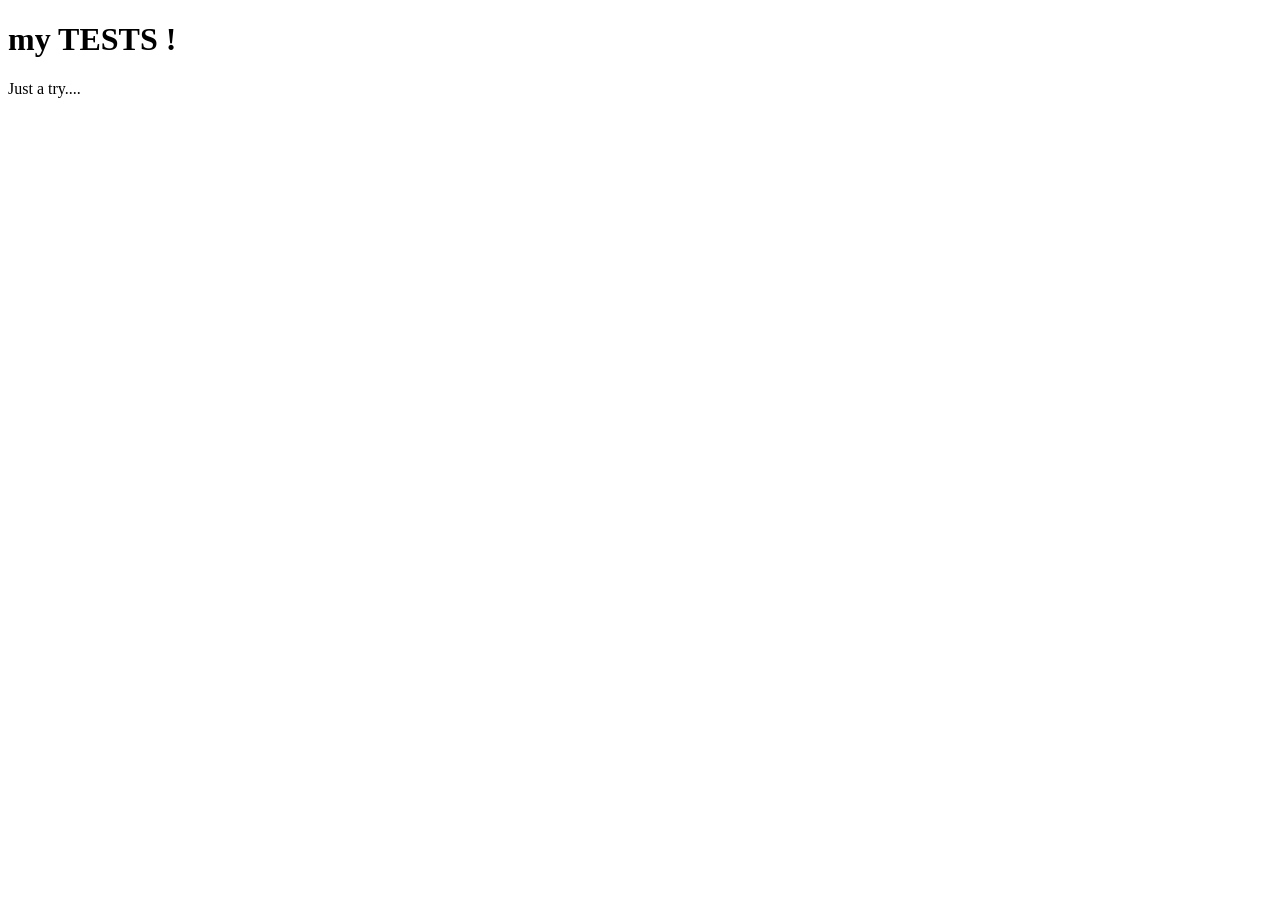
==== index.html @ 87f9083d "Create index.html" ====
<!DOCTYPE html>
<html lang="en">
  <head>
    <meta charset="utf-8">
    <title>This is my index.html file</title>
  </head>
  <body>
    <h1>my TESTS ! </h1>
    <p>Just a try....</p>
  </body>
</html>
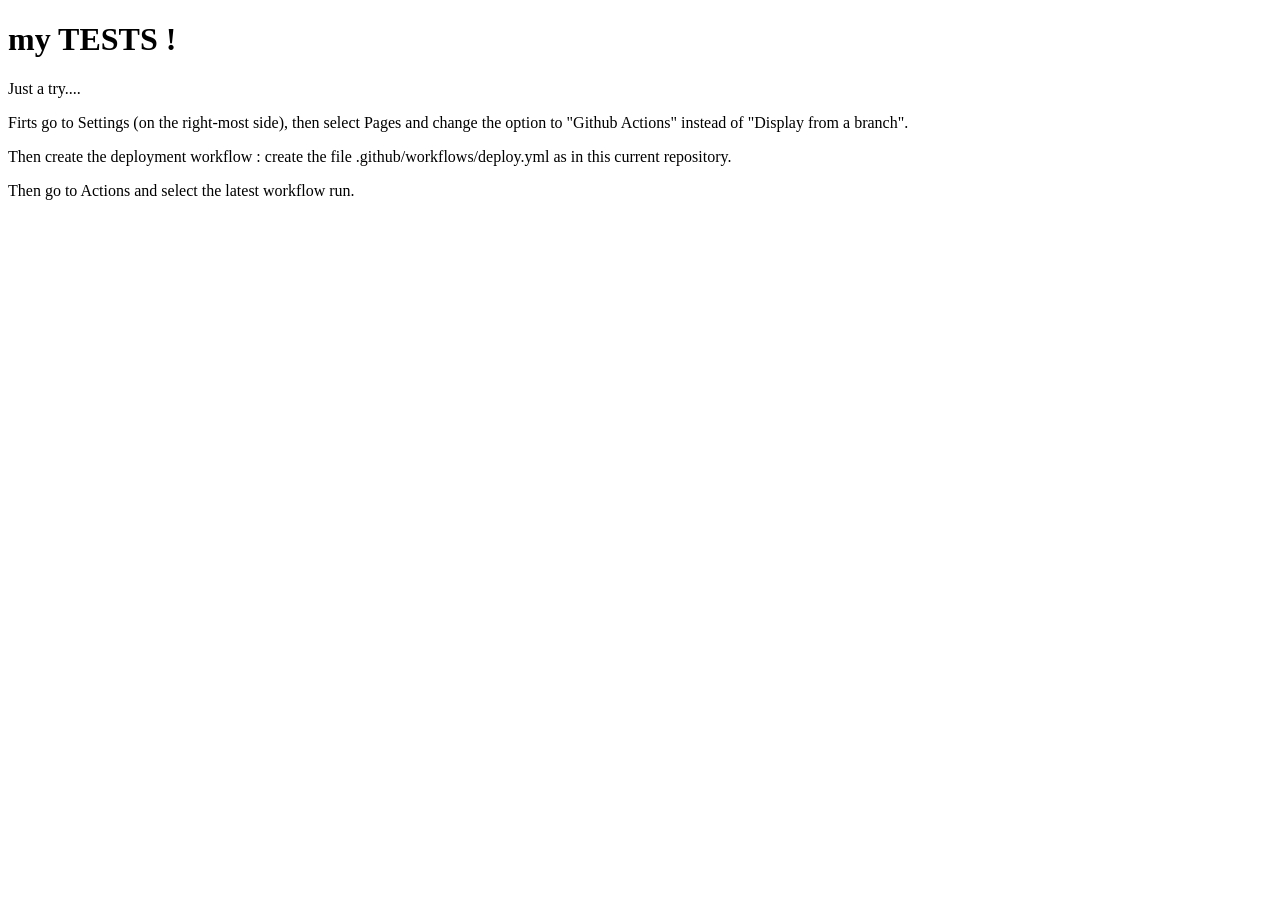
==== commit 537289ac: "Update index.html" ====
--- a/index.html
+++ b/index.html
@@ -7,5 +7,8 @@
   <body>
     <h1>my TESTS ! </h1>
     <p>Just a try....</p>
+    <p>Firts go to Settings (on the right-most side), then select Pages and change the option to "Github Actions" instead of "Display from a branch".</p>
+    <p>Then create the deployment workflow : create the file .github/workflows/deploy.yml as in this current repository.</p>
+    <p> Then go to Actions and select the latest workflow run. </p>
   </body>
 </html>
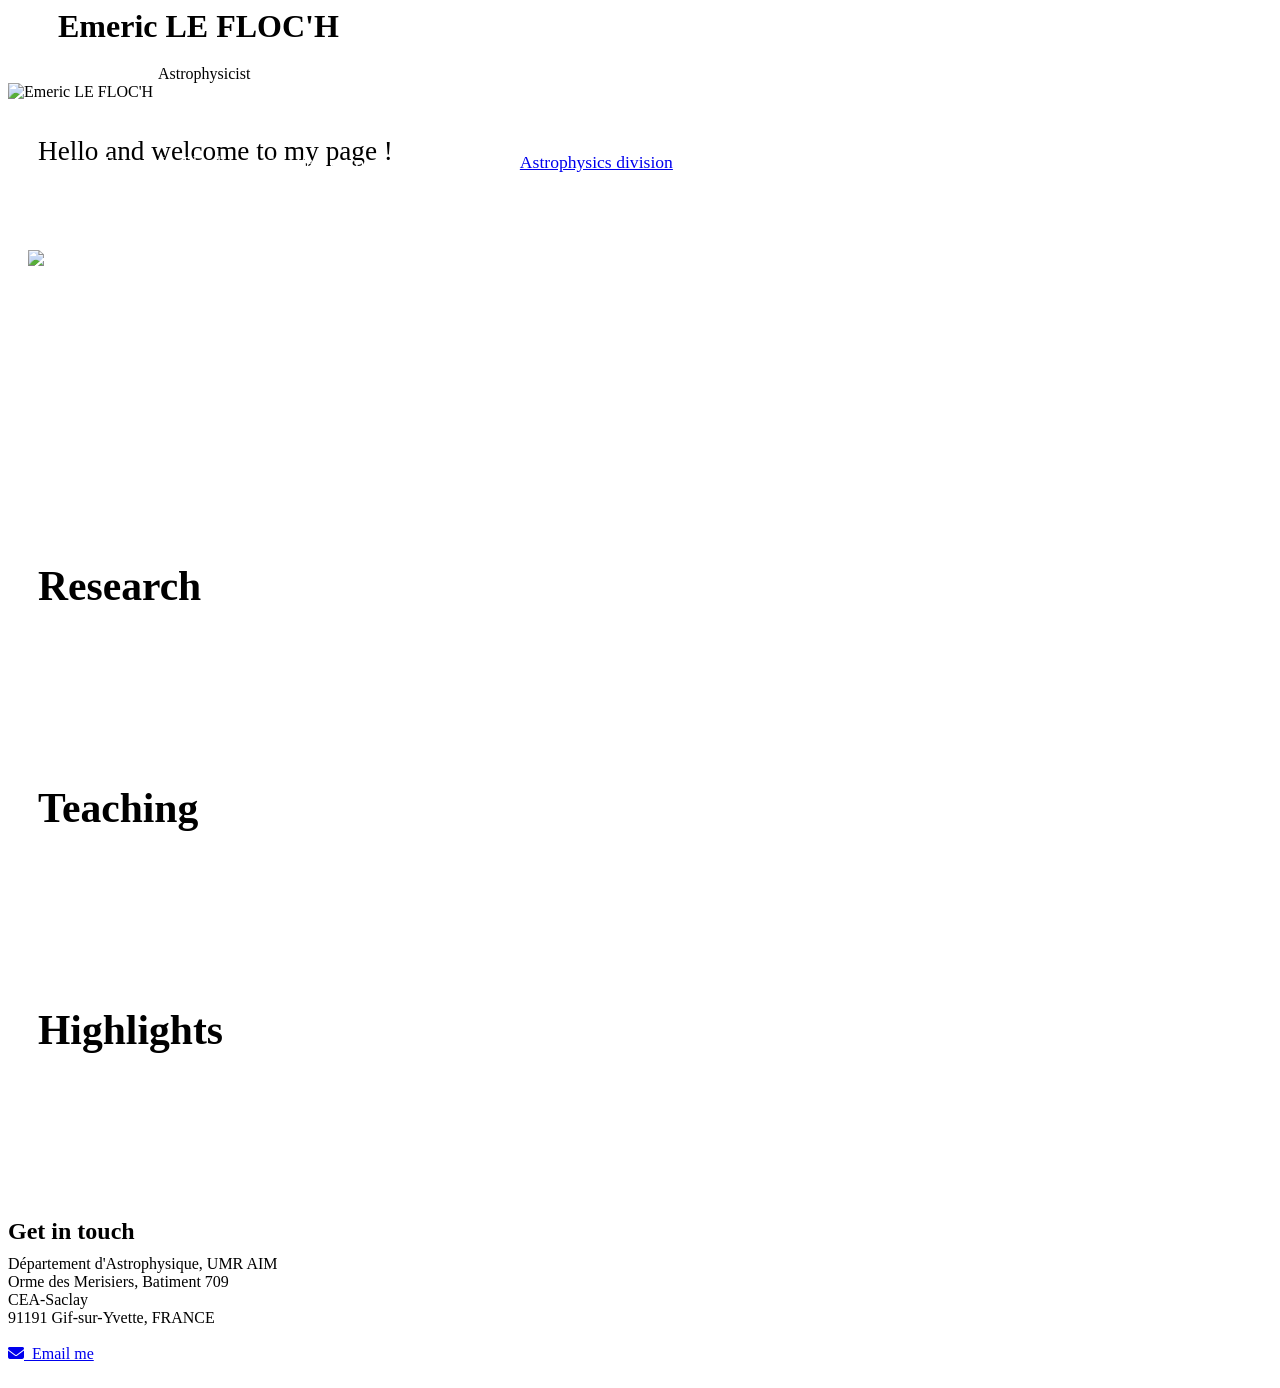
==== commit 1b06a4d3: "Add files via upload" ====
--- a/index.html
+++ b/index.html
@@ -1,14 +1,146 @@
 <!DOCTYPE html>
 <html lang="en">
-  <head>
-    <meta charset="utf-8">
-    <title>This is my index.html file</title>
-  </head>
-  <body>
-    <h1>my TESTS ! </h1>
-    <p>Just a try....</p>
-    <p>Firts go to Settings (on the right-most side), then select Pages and change the option to "Github Actions" instead of "Display from a branch".</p>
-    <p>Then create the deployment workflow : create the file .github/workflows/deploy.yml as in this current repository.</p>
-    <p> Then go to Actions and select the latest workflow run. </p>
-  </body>
+<head>
+  <meta charset="UTF-8">
+  <meta name="viewport" content="width=device-width, initial-scale=1.0">
+  <meta name="description" content="Emeric Le Floc'h">
+  <title>Emeric Le Floc'h</title>
+  <link rel="stylesheet" href="https://cdnjs.cloudflare.com/ajax/libs/font-awesome/6.5.0/css/all.min.css">
+  <link rel="icon" type="image/svg+xml" href="./images/logo_cea.jpg">
+  <link rel="stylesheet" href="./assets/site.css">
+</head>
+<body data-root="." data-page="home">
+  <div id="site-header"></div>
+
+  <!-- Hero -->
+  <header class="hero">
+    <div class="hero-bg"></div><div class="hero-fade"></div>
+    <div class="hero-in">
+      <div>
+        <h1 class="page-title" style="margin: 0 50px 0">Emeric LE FLOC'H</h1>
+        <p class="hero-role" style="margin: 20px 150px 0">  Astrophysicist</p>
+      </div>
+      <div class="portrait"><img src="images/back_low.gif" alt="Emeric LE FLOC'H"></div>
+    </div>
+  </header>
+
+  <!-- Personal -->
+  <section id="about">
+    <div class="wrap join-flex">
+      <div class="sec-eyebrow" style="font-size:1.7rem ; margin: 35px 30px 25px">Hello and welcome to my page !</div>
+      <!-- <h2 class="sec-title">Personal</h2> -->
+           <p class="sec-lead" style="font-size:1.1rem ; max-width:650px ; margin: -40px 60px 20px;color:rgba(255,255,255,1); text-align:justify"  >I am Emeric 
+            Le Floc'h, a senior staff astronomer working in the <a href="https://irfu.cea.fr/dap">Astrophysics division</a> of the IRFU institute at
+             CEA-Saclay (France). The questions I seek to answer relate to galaxy formation
+             and galaxy evolution, which I try to address using distant cosmic explosions. Some of my favorites
+             are the so-called Gamma-Ray Bursts, known as the most powerful phenomena in the Universe 
+             after the Big Bang.
+             </p>
+      <div style="flex:1;min-width:300px;margin:-27px 20px 20px">
+         <img src="images/logo_cea.jpg" ;alt="logo CEA" style="width: 130px; height: auto;">
+      </div>
+    </div>
+    <div class="wrap" style="text-align:left">
+      <h2 class="sec-eyebrow"  style="margin: 10px 100px 0px; color:rgba(255,255,255,1)">
+         <i class="fas fa-graduation-cap"></i> &nbsp; Education
+      </h2> 
+      <ul> 
+        <style>
+          li {
+            margin-bottom: 0px; /* Adjust this value to increase/decrease vertical space */
+          }
+        </style>
+        <div class="sec-lead" style="font-size:1rem ; max-width:980px ; margin: -10px 150px 0px;color:rgba(255,255,255,.7); text-align:left">
+          <li><span style="color: white;"><strong>HDR, 2014, Université Paris-Diderot:</strong></span> Signature of 
+            cosmic star formation across the electromagnetic spectrum</li>
+          <li><span style="color: white;"><strong>PhD, 2003, Université Paris XI:</strong></span> Massive star formation at low and high redshift, probed by 
+            luminous infrared galaxies and Gamma-Ray Burst hosts</li>
+        </div>
+      </ul>
+    <!-- </div>
+    <div class="wrap" style="margin: 30px 100px 0px; text-align:left"> -->
+      <h2 class="sec-eyebrow"  style="margin: 10px 100px 0px; color:rgba(255,255,255,1)">
+        <i class="fas fa-university"></i> &nbsp; Past employment
+      </h2> 
+      <ul> 
+        <style>
+          li {
+            margin-bottom: 0px; /* Adjust this value to increase/decrease vertical space */
+          }
+        </style>
+        <div class="sec-lead" style="font-size:1rem ; max-width:980px ; margin: -10px 150px 0px;color:rgba(255,255,255,.7); text-align:left">
+          <li>2006 &mdash; 2009: Spitzer Post-doctoral Fellow, University of Hawaii (USA)</li>
+          <li>2003 &mdash; 2006: Research Associate, University of Arizona (USA)</li>
+          <li>1999 &mdash; 2000:  National service, European Southern Observatory (La Silla, Chile)</li>
+        </div>
+      </ul>
+    </div>
+
+    <br> <br> 
+  </section> 
+
+
+
+<!-- Research -->
+  <section class="band2" id="research" style="padding-top:0px">
+    <div class="wrap">
+      <h2 style="font-size:2.6rem;margin: 30px 30px 0px;color:var(--ink)">Research</h2>
+   <br> <br>  <br> <br>  <br> <br>  <br> <br> 
+    </div>
+  </section>
+
+<!-- Teaching -->
+  <section class="band" id="teaching" style="padding-top:0px">
+    <div class="wrap">
+      <h2 style="font-size:2.6rem;margin: 30px 30px 0px;color:var(--ink)">Teaching</h2>
+   <br> <br>  <br> <br>  <br> <br>  <br> <br> 
+    </div>
+  </section>
+
+
+<!-- Highlights -->
+  <section class="band3" id="highlights" style="padding-top:0px">
+    <div class="wrap">
+      <h2 style="font-size:2.6rem;margin: 30px 30px 0px;color:black">Highlights</h2>
+   <br> <br>  <br> <br>  <br> <br>  <br> <br> 
+    </div>
+  </section>
+
+
+  <!-- Contact -->
+  <section class="band" id="contact" style="padding-top:0px">
+    <div class="wrap">
+     <div class="wrap join-flex" style="padding:0px 0"> 
+      <div style="max-width:560px">
+       <!-- <div class="sec-eyebrow">Contact</div> 
+      <h2 class="sec-title">Get in touch</h2>
+      <div class="grid2" style="align-items:start">. 
+        <div class="contact-box"> -->
+          <h2 style="color:var(--ink)">Get in touch</h2>
+          <p style="color:var(--muted);margin:-10px 0 18px">
+            Département d'Astrophysique, UMR AIM <br>
+            Orme des Merisiers, Batiment 709 <br>
+            CEA-Saclay <br>
+            91191 Gif-sur-Yvette, FRANCE
+          </p>
+          <a class="btn btn-primary" href="mailto:emeric.lefloch@cea.fr"><i class="fas fa-envelope"></i>&nbsp; Email me</a>
+          <p style="color:var(--muted);margin:8px 0 25px">
+          </p>
+        <!-- </div>
+         <div class="map-embed">
+          <iframe src="https://www.google.com/maps?q=50+St+George+St,+Toronto,+ON+M5S+3H4,+Canada&hl=en&z=16&output=embed"
+            loading="lazy" referrerpolicy="no-referrer-when-downgrade" title="Office location"></iframe>
+        </div> 
+      </div> -->
+         </div>
+            </div>
+
+    </div>
+  </section>
+
+
+  <div id="site-footer"></div>
+  <script src="site-shell.js"></script>
+  
+</body>
 </html>
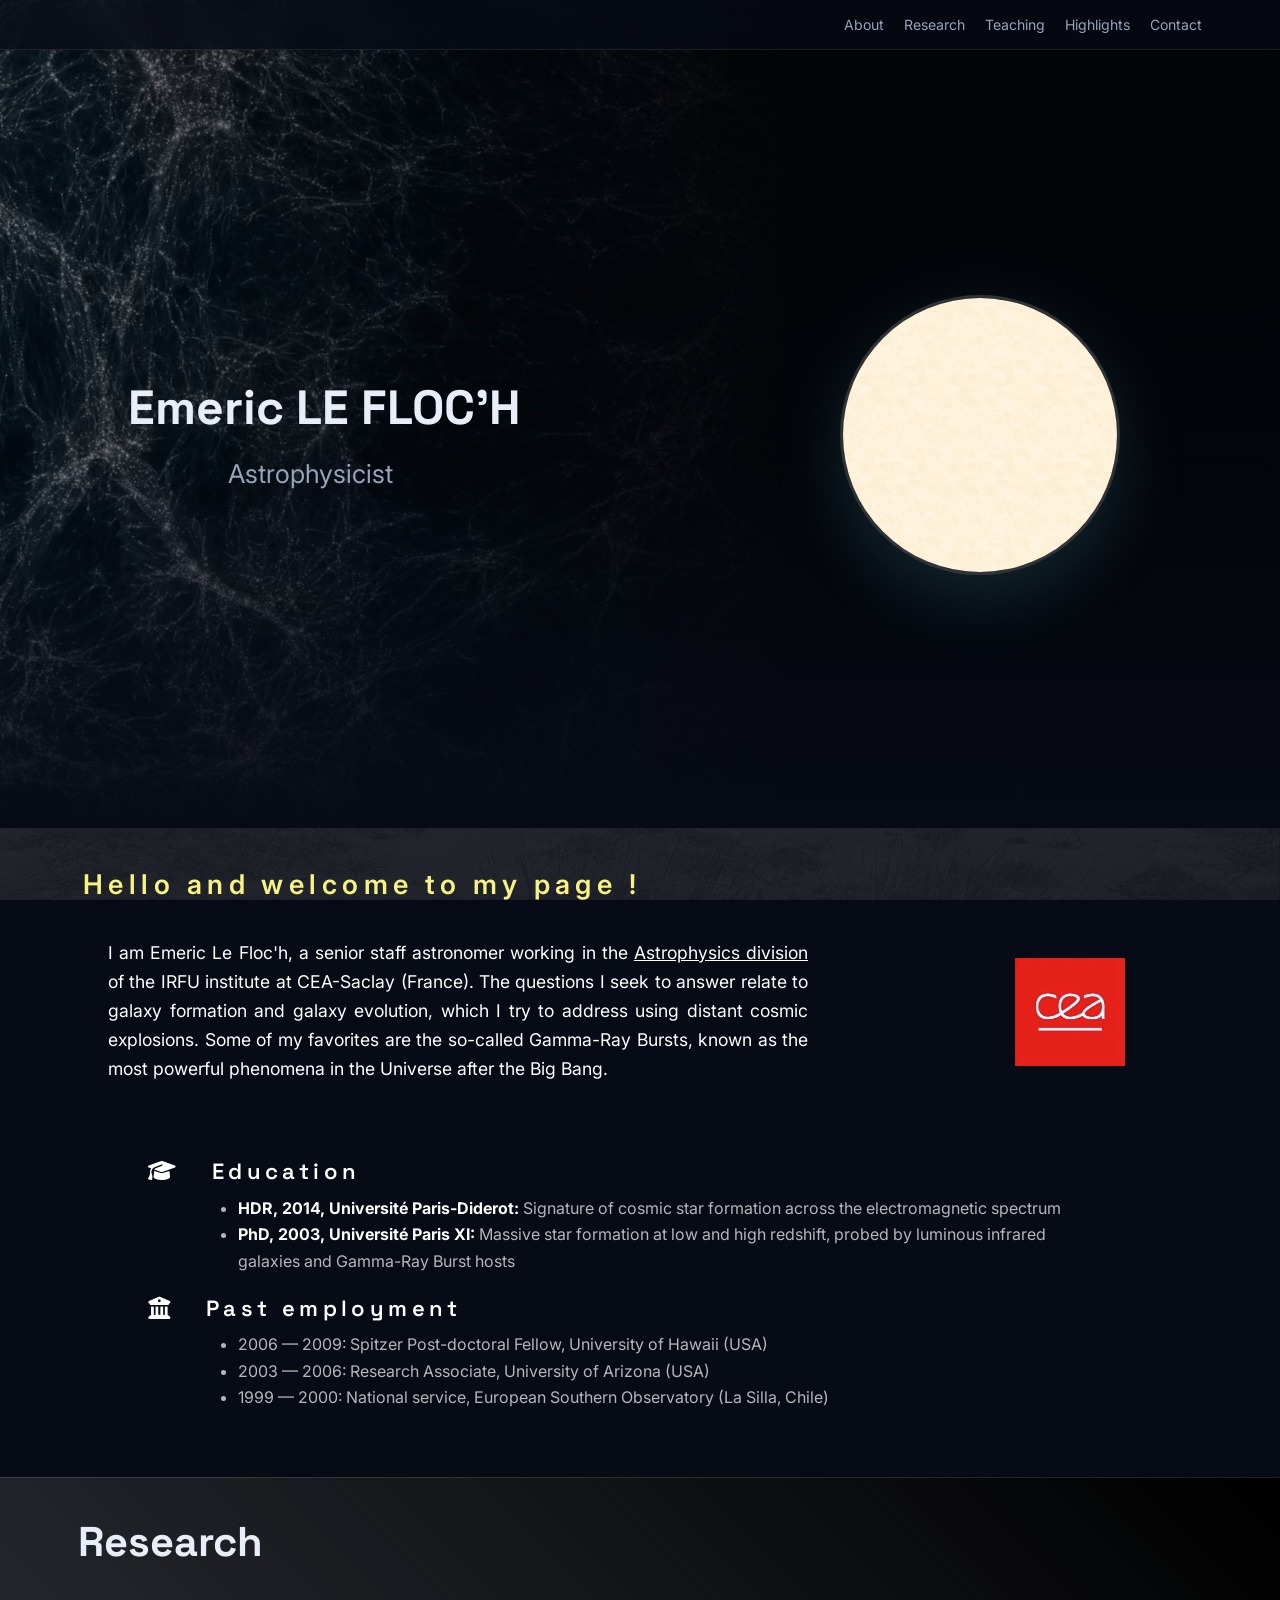
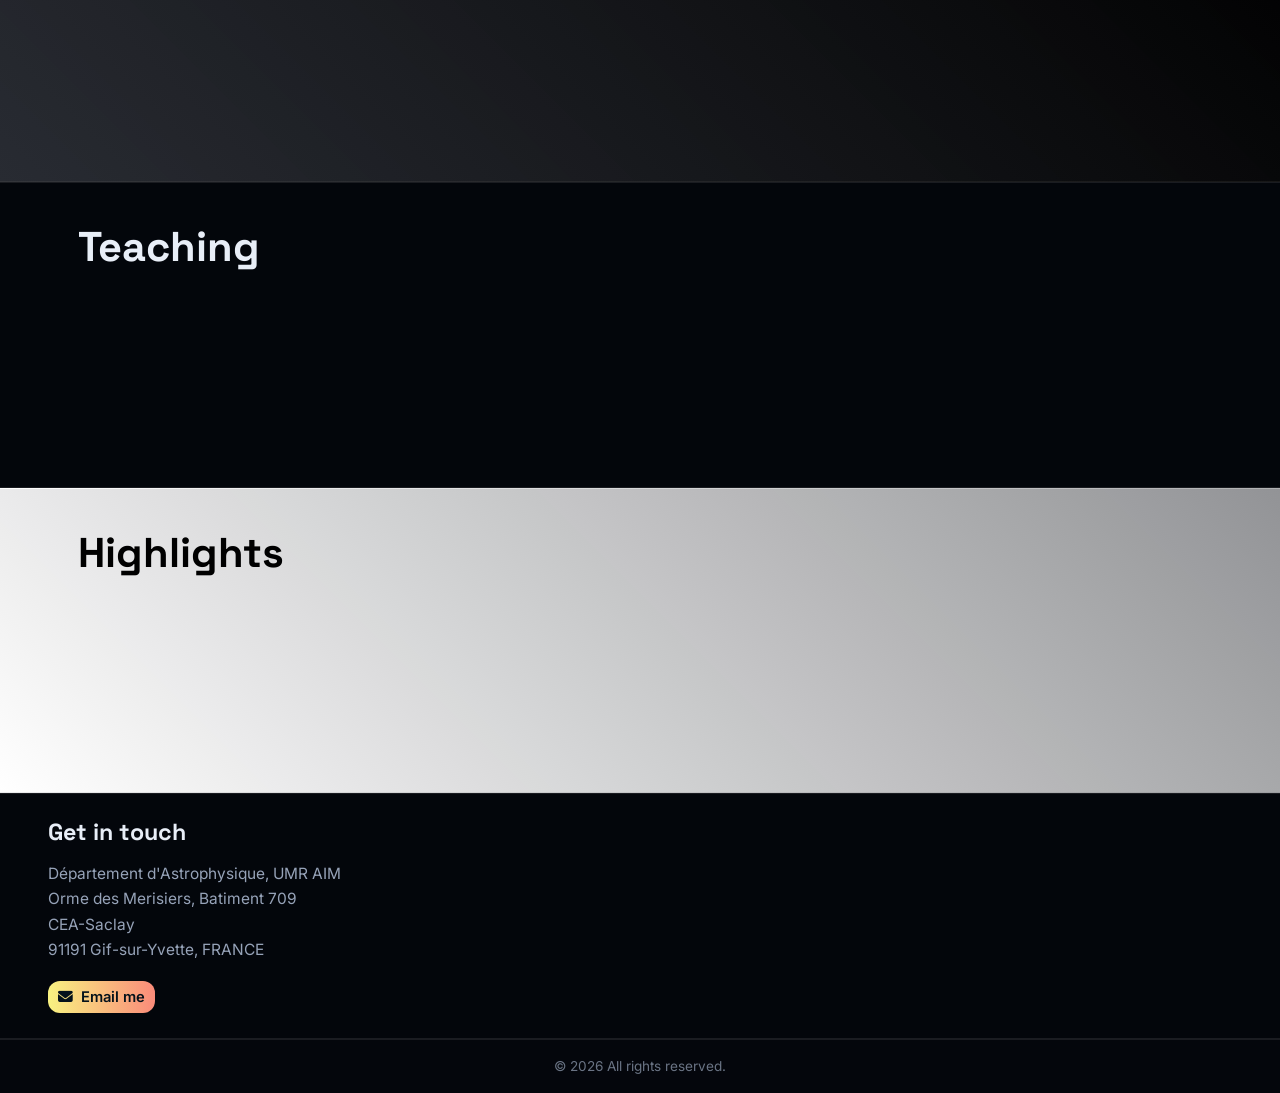
==== commit 1071d4ef: "Add files via upload" ====
--- a/index.html
+++ b/index.html
@@ -26,22 +26,25 @@
 
   <!-- Personal -->
   <section id="about">
-    <div class="wrap join-flex">
-      <div class="sec-eyebrow" style="font-size:1.7rem ; margin: 35px 30px 25px">Hello and welcome to my page !</div>
-      <!-- <h2 class="sec-title">Personal</h2> -->
-           <p class="sec-lead" style="font-size:1.1rem ; max-width:650px ; margin: -40px 60px 20px;color:rgba(255,255,255,1); text-align:justify"  >I am Emeric 
+    <div class="wrap">
+      <div class="sec-eyebrow" style="font-size:1.7rem  ; margin: 35px 35px 0px">Hello and welcome to my page ! 
+      </div>
+      <div class="wrap join-flex" style="padding:0px 0px">
+      <div style="max-width:820px">            
+   	    <p class="sec-lead" style="font-size:1.1rem ; margin: 30px 60px;color:rgba(255,255,255,1); text-align:justify"  >I am Emeric 
             Le Floc'h, a senior staff astronomer working in the <a href="https://irfu.cea.fr/dap">Astrophysics division</a> of the IRFU institute at
              CEA-Saclay (France). The questions I seek to answer relate to galaxy formation
              and galaxy evolution, which I try to address using distant cosmic explosions. Some of my favorites
              are the so-called Gamma-Ray Bursts, known as the most powerful phenomena in the Universe 
-             after the Big Bang.
-             </p>
-      <div style="flex:1;min-width:300px;margin:-27px 20px 20px">
-         <img src="images/logo_cea.jpg" ;alt="logo CEA" style="width: 130px; height: auto;">
-      </div>
-    </div>
-    <div class="wrap" style="text-align:left">
-      <h2 class="sec-eyebrow"  style="margin: 10px 100px 0px; color:rgba(255,255,255,1)">
+             after the Big Bang.	</p>	
+       </div>
+       <div style="flex:1;margin:50px -00px 0px 0px; display: grid; place-items: center">
+         <img src="images/logo_cea.jpg" alt="Centered Image" ; style="width:110px;height:auto">
+       </div>  
+     </div>
+   </div>
+   <div class="wrap" style="text-align:left">
+      <h2 class="sec-eyebrow"  style="margin: 40px 100px 0px; color:rgba(255,255,255,1)">
          <i class="fas fa-graduation-cap"></i> &nbsp; Education
       </h2> 
       <ul> 
@@ -78,6 +81,9 @@
 
     <br> <br> 
   </section> 
+
+  
+    
 
 
 
--- a/assets/site.css
+++ b/assets/site.css
@@ -0,0 +1,334 @@
+
+@import url('https://fonts.googleapis.com/css2?family=Space+Grotesk:wght@400;500;600;700&family=Inter:wght@400;500;600&display=swap');
+
+:root{
+  --bg:#070b15; --bg2:#0c1322; --card:#111a2d; --card2:#15203a;
+  --ink:#e8eef7; --muted:#96a3b8; --accent2:#fa8b7a; --accent:#f8f281; --gold:#fbbf24; --my_yellow:#f7f7f3; --my_orange:#e9dbab;--my_grey:#c5c5c5bc;--my_dark_grey:#7c7c7c4a;
+  --line:rgba(255,255,255,.09);
+  --font-display:'Space Grotesk',sans-serif;
+  --font-body:'Inter',sans-serif;
+}
+
+/* ----- base ----- */
+*,*::before,*::after{box-sizing:border-box}
+/* Base color lives on <html> so the fixed photo layers below always show
+   (a solid color on <body> would paint over negative-z-index pseudos). */
+html{scroll-behavior:smooth;height:auto;scroll-padding-top:70px;background:var(--bg)}
+body{
+  display:flex;flex-direction:column;height:auto;min-height:100vh;margin:0;
+  background:transparent;color:var(--ink);
+  font-family:var(--font-body) !important;line-height:1.65;font-size:15.5px;
+}
+body > *{flex-shrink:0}
+#site-footer{margin-top:auto}
+h1,h2,h3,h4,h5,.brand{font-family:var(--font-display)}
+/* Cleaner line breaking: balanced headings, no single-word orphans in prose */
+h1,h2,h3{text-wrap:balance}
+p,.sec-lead,.note,.pillar span,.rcard p,.hl p,.prog p{text-wrap:pretty}
+a{color:inherit}
+.wrap{max-width:1240px;margin:0 auto;padding:0 28px}
+
+/* Faint fixed photo behind everything, a different personal shot per page.
+   ::before = the photo, ::after = a dark veil that keeps text readable while
+   still letting the image read through. */
+body::before{
+  content:"";position:fixed;inset:0;z-index:-2;
+  background:url('/images/betsileo.jpg') center/cover no-repeat;
+}
+body[data-page="research"]::before{background-image:url('/images/mybackround.jpg')}
+body[data-page="teaching"]::before{background-image:url('/images/mybackround.jpg')}
+body[data-page="highlights"]::before{background-image:url('/images/mybackround.jpg')}
+body::after{
+  content:"";position:fixed;inset:0;z-index:-1;
+  background:linear-gradient(180deg,rgba(7,11,21,.6) 0%,rgba(7,11,21,.74) 100%);
+}
+/* Legacy pages carry their own .full-bg-image div — hide it and use the body layers. */
+.full-bg-image{display:none !important}
+
+/* ----- shared nav (includes/header.html) ----- */
+.site-nav{position:fixed;top:0;left:0;right:0;z-index:100;backdrop-filter:blur(14px);
+  -webkit-backdrop-filter:blur(14px);background:rgba(7,11,21,.78);border-bottom:1px solid var(--line)}
+.site-nav .nav-in{max-width:1180px;margin:0 auto;padding:13px 28px;display:flex;align-items:center;gap:22px}
+.site-nav .brand{font-weight:700;font-size:1.02rem;letter-spacing:.02em;color:var(--ink);text-decoration:none;white-space:nowrap}
+.site-nav .brand span{color:var(--accent)}
+.site-nav .nav-links{display:flex;gap:20px;margin-left:auto;font-size:.88rem;align-items:center}
+.site-nav .nav-links a{color:var(--muted);text-decoration:none;transition:color .15s}
+.site-nav .nav-links a:hover{color:var(--ink)}
+.site-nav .nav-links a.active{color:var(--accent)}
+.site-nav .nav-cta{background:linear-gradient(90deg,var(--accent),var(--accent2));color:#04121b !important;
+  font-weight:600;padding:7px 15px;border-radius:99px;font-size:.85rem}
+.site-nav .nav-socials{display:flex;gap:12px;font-size:1rem}
+.site-nav .nav-socials a{color:var(--muted)}
+.site-nav .nav-socials a:hover{color:var(--accent)}
+.nav-toggle{display:none;background:none;border:none;color:var(--ink);font-size:1.5rem;cursor:pointer;margin-left:auto;padding:2px 8px}
+/* spacer so page content clears the fixed nav */
+.nav-offset{height:64px}
+
+/* ----- footer ----- */
+.site-footer{border-top:1px solid var(--line);color:var(--muted);font-size:.85rem;
+  background:rgba(1, 1, 1, 0.428);padding:15px 0 15px;margin-top:0px;text-align:center}
+.site-footer a{color:var(--muted);text-decoration:none}
+.site-footer a:hover{color:var(--accent)}
+.site-footer .foot-flex{max-width:1180px;margin:0 auto;padding:0 28px;
+  display:flex;justify-content:space-between;gap:30px;flex-wrap:wrap}
+.site-footer b{color:var(--ink)}
+
+/* ----- section primitives ----- */
+.sec-eyebrow{font-size:1.38rem;letter-spacing:.2em;color:var(--accent);font-weight:600;margin-bottom:10px}
+h1.page-title{font-size:207rem;font-weight:700;margin:0 100px 12px}
+h2.sec-title{font-size:1.95rem;font-weight:700;margin:0 0 12px}
+.sec-lead{color:var(--muted);max-width:760px;margin:0 0 38px}
+
+/* ----- buttons ----- */
+.btn{display:inline-block;padding:4px 10px;border-radius:12px;font-weight:600;font-size:.92rem;
+  text-decoration:none;transition:.2s;cursor:pointer;font-family:var(--font-body)}
+.btn-primary{background:linear-gradient(90deg,var(--accent),var(--accent2));color:#04121b;border:none}
+.btn-primary:hover{transform:translateY(-2px);color:#04121b}
+.btn-ghost{border:1px solid rgba(255,255,255,.25);color:var(--ink)}
+.btn-ghost:hover{background:rgba(255,255,255,.08);color:var(--ink)}
+.btn-sm{padding:8px 16px;font-size:.84rem;border-radius:9px}
+.cta-row{display:flex;gap:14px;flex-wrap:wrap}
+
+/* ----- hero (home) ----- */
+.hero{position:relative;min-height:92vh;display:flex;align-items:center;overflow:hidden}
+.hero-bg{position:absolute;inset:0;background:url('../images/back-cosmo.jpg') center/cover no-repeat;filter:brightness(.82) saturate(1.1)}
+.hero-fade{position:absolute;inset:0;background:linear-gradient(180deg,rgba(7,11,21,.25) 0%,rgba(7,11,21,.35) 55%,var(--bg) 100%)}
+.hero-in{position:relative;display:grid;grid-template-columns:1.05fr .75fr;gap:56px;align-items:center;
+  width:100%;max-width:1180px;margin:0 auto;padding:120px 28px 70px}
+.hero-in h1{font-size:3.0rem;line-height:1.07;font-weight:700;margin:0 0 16px}
+.hero-role{color:var(--muted);font-size:1.62rem;margin-bottom:22px}
+.hero-role b{color:var(--ink);font-weight:600}
+.hero-mission{font-size:1.12rem;color:#c9d4e3;max-width:560px;margin-bottom:30px}
+.hero-mission em{color:var(--accent);font-style:normal;font-weight:600}
+.eyebrow{font-size:1.8rem;letter-spacing:.22em;color:var(--accent);margin-bottom:18px;font-weight:600}
+.stats{display:flex;gap:14px;flex-wrap:wrap;margin-bottom:34px}
+.stat{background:rgba(255,255,255,.06);border:1px solid var(--line);border-radius:14px;padding:10px 18px;backdrop-filter:blur(6px)}
+.stat b{display:block;font-family:var(--font-display);font-size:1.25rem;color:var(--accent)}
+.stat span{font-size:.72rem;color:var(--muted);letter-spacing:.04em;text-transform:uppercase}
+.portrait{position:relative;justify-self:center}
+.portrait img{width:280px;height:280px;object-fit:cover;border-radius:50%;
+  border:3px solid rgba(255,255,255,.18);box-shadow:0 20px 70px rgba(103,232,249,.15)}
+.portrait::after{content:"";position:absolute;inset:-14px;border-radius:50%;border:1px rgba(103,232,249,.35)}
+
+/* ----- page header (subpages) ----- */
+.page-head{padding:120px 0 26px;background:linear-gradient(180deg,rgba(10,16,32,.55) 0%,rgba(7,11,21,.15) 100%)}
+
+/* ----- generic card grids ----- */
+.grid2{display:grid;grid-template-columns:repeat(2,1fr);gap:20px}
+.grid3{display:grid;grid-template-columns:repeat(3,1fr);gap:20px}
+.grid4{display:grid;grid-template-columns:repeat(4,1fr);gap:20px}
+.rcard{background:var(--card);border:1px solid var(--line);border-radius:18px;overflow:hidden;
+  transition:.25s;text-decoration:none;display:block;color:var(--ink)}
+.rcard:hover{transform:translateY(-6px);border-color:rgba(103,232,249,.4);box-shadow:0 18px 50px rgba(0,0,0,.45);color:var(--ink)}
+.rcard img{width:100%;height:150px;object-fit:cover;display:block}
+.rcard .pad{padding:18px 18px 22px}
+.rcard h3{font-size:1.06rem;margin:0 0 8px}
+.rcard p{font-size:.85rem;color:var(--muted);margin:0}
+
+/* ----- badges (deliberately understated) ----- */
+.badge{display:inline-block;font-size:.72rem;font-weight:500;letter-spacing:.01em;text-transform:none;
+  padding:1px 9px;border-radius:99px;width:fit-content;background:none;
+  border:1px solid rgba(255,255,255,.13);color:var(--muted)}
+.badge.first{color:#8fc6d8;border-color:rgba(103,232,249,.2)}
+.badge.student{color:#cdbd93;border-color:rgba(251,191,36,.18)}
+.badge.co{display:none}
+.badge.new{color:#8cccab;border-color:rgba(52,211,153,.2)}
+
+/* ----- publication preview cards (home) ----- */
+.pub-strip{display:grid;grid-template-columns:repeat(3,1fr);gap:20px;margin-bottom:26px}
+.pubcard{background:var(--card);border:1px solid var(--line);border-radius:18px;padding:22px;
+  display:flex;flex-direction:column;gap:10px;transition:.25s;text-decoration:none;color:var(--ink)}
+.pubcard:hover{border-color:rgba(129,140,248,.5);transform:translateY(-4px);color:var(--ink)}
+.pubcard h3{font-size:.98rem;line-height:1.45;font-weight:600;margin:0}
+.pubcard .meta{font-size:.8rem;color:var(--muted);margin-top:auto}
+.linkline{color:var(--accent);font-size:.92rem;font-weight:600;text-decoration:none}
+.linkline:hover{text-decoration:underline;color:var(--accent)}
+
+/* ----- flagship / spotlight cards ----- */
+.flag-grid{display:grid;grid-template-columns:1.15fr 1fr;gap:20px}
+.flag-main{position:relative;border-radius:20px;overflow:hidden;min-height:380px;border:1px solid var(--line);
+  display:block;text-decoration:none;color:var(--ink)}
+.flag-main img{position:absolute;inset:0;width:100%;height:100%;object-fit:cover;filter:brightness(.55)}
+.flag-main .pad{position:relative;padding:34px;display:flex;flex-direction:column;justify-content:flex-end;height:100%;min-height:380px}
+.flag-main h3{font-size:1.7rem;margin:0 0 8px}
+.flag-main p{color:#d4dce8;font-size:.92rem;max-width:480px;margin:0}
+.tag{display:inline-block;background:rgba(103,232,249,.16);color:var(--accent);border-radius:99px;
+  font-size:.7rem;font-weight:700;letter-spacing:.08em;padding:4px 12px;margin-bottom:12px;width:fit-content;text-transform:uppercase}
+.flag-side{display:grid;grid-template-rows:repeat(3,1fr);gap:20px}
+.flag-s{position:relative;border-radius:16px;overflow:hidden;border:1px solid var(--line);
+  display:flex;align-items:flex-end;text-decoration:none;color:var(--ink);min-height:110px}
+.flag-s img{position:absolute;inset:0;width:100%;height:100%;object-fit:cover;filter:brightness(.5)}
+.flag-s .pad{position:relative;padding:16px 20px}
+.flag-s h4{font-family:var(--font-display);font-size:1.05rem;margin:4px 0 0}
+.flag-s span{font-size:.78rem;color:#c3cddc}
+.flag-tag{margin-bottom:0;font-size:.6rem;padding:3px 9px}
+.flag-s span.flag-tag{color:var(--accent)}
+
+/* ----- spotlight rows (projects page) ----- */
+.spot-row{display:grid;grid-template-columns:.55fr 1fr;gap:26px;align-items:center;
+  background:var(--card);border:1px solid var(--line);border-radius:18px;padding:22px;margin-bottom:22px}
+.spot-row img{width:100%;border-radius:12px}
+.spot-row h3{margin:0 0 8px;font-size:1.3rem}
+.spot-row p{color:var(--muted);font-size:.95rem;margin:0 0 14px}
+
+/* ----- program cards (collaborations) ----- */
+.prog-grid{display:grid;grid-template-columns:repeat(2,1fr);gap:20px}
+.prog{background:var(--card);border:1px solid var(--line);border-radius:16px;padding:22px;text-align:center;
+  display:flex;flex-direction:column;gap:8px;transition:.2s}
+.prog:hover{border-color:rgba(103,232,249,.35)}
+.prog img{width:100px;height:100px;object-fit:contain;margin:0 auto 6px;border-radius:10px;background:rgba(255,255,255,.04)}
+.prog h4{margin:0;font-size:1.02rem}
+.prog .pis{font-size:.78rem;color:var(--accent);font-weight:600}
+.prog p{font-size:.83rem;color:var(--muted);margin:0 0 8px;text-align:left}
+.prog .btn{margin-top:auto;align-self:center}
+
+/* ----- pillars (research) ----- */
+.pillars{display:grid;grid-template-columns:repeat(4,1fr);gap:16px;margin:44px 0 8px}
+.pillar{background:var(--card);border:1px solid var(--line);border-radius:14px;padding:18px;display:flex;gap:14px;align-items:flex-start}
+.pillar img{width:34px;filter:invert(1) brightness(1.6)}
+.pillar h4{font-size:.95rem;margin:0 0 3px}
+.pillar span{font-size:.78rem;color:var(--muted)}
+
+/* ----- highlight cards (research) ----- */
+.hl-grid{display:grid;grid-template-columns:repeat(3,1fr);gap:20px}
+.hl{background:var(--card);border:1px solid var(--line);border-radius:18px;overflow:hidden;transition:.25s;
+  display:flex;flex-direction:column;text-decoration:none;color:var(--ink)}
+.hl:hover{transform:translateY(-5px);border-color:rgba(103,232,249,.4);color:var(--ink)}
+.hl img{width:100%;height:190px;object-fit:cover}
+.hl .pad{padding:18px 20px 22px;display:flex;flex-direction:column;gap:8px;flex:1}
+.hl h3{font-size:1.05rem;line-height:1.4;margin:0}
+.hl p{font-size:.85rem;color:var(--muted);margin:0}
+.hl .meta{margin-top:auto;font-size:.78rem;color:#7e8ba0}
+
+/* ----- publications browser ----- */
+.pub-head{display:flex;align-items:flex-end;justify-content:space-between;gap:20px;flex-wrap:wrap;margin-bottom:22px}
+.statbar{font-size:.85rem;color:var(--muted);align-self:flex-end}
+.controls{display:flex;gap:12px;flex-wrap:wrap;align-items:center;margin-bottom:26px}
+.tabs{display:flex;background:var(--card);border:1px solid var(--line);border-radius:12px;padding:4px;gap:2px;flex-wrap:wrap}
+.tab{padding:8px 16px;border-radius:9px;font-size:.85rem;color:var(--muted);cursor:pointer;border:none;background:none;
+  font-family:var(--font-body);font-weight:500}
+.tab.on{background:linear-gradient(90deg,rgba(103,232,249,.18),rgba(129,140,248,.18));color:var(--ink)}
+.search{flex:1;min-width:220px;background:var(--card);border:1px solid var(--line);border-radius:12px;
+  padding:10px 16px;color:var(--ink);font-family:var(--font-body);font-size:.9rem;outline:none}
+.search:focus{border-color:rgba(103,232,249,.5)}
+.yearhead{font-family:var(--font-display);font-size:1.2rem;color:var(--accent);margin:30px 0 6px;padding-bottom:6px;
+  border-bottom:1px solid var(--line);display:flex;justify-content:space-between;align-items:baseline}
+.yearhead small{color:var(--muted);font-family:var(--font-body);font-size:.78rem}
+.pubrow{display:flex;gap:16px;padding:14px 10px;border-bottom:1px solid rgba(255,255,255,.05);align-items:flex-start;transition:.15s}
+.pubrow:hover{background:rgba(255,255,255,.03);border-radius:10px}
+.pubrow .num{color:#5a677c;font-size:.78rem;font-family:var(--font-display);min-width:26px;padding-top:3px}
+.pubrow .body{flex:1;min-width:0}
+.pubrow .t{font-weight:600;font-size:.95rem;line-height:1.45;overflow-wrap:anywhere}
+.pubrow .a{font-size:.82rem;color:var(--muted);margin-top:2px}
+.pubrow .a b{color:#c4cfdf;font-weight:600}
+.pubrow .badges{display:flex;gap:6px;margin-top:6px;flex-wrap:wrap}
+.pubrow .side{text-align:right;min-width:150px;font-size:.8rem;color:var(--muted)}
+.pubrow .side .j{color:#aeb9cc;font-weight:500}
+.pubrow .side .links{margin-top:5px;display:flex;gap:10px;justify-content:flex-end}
+.pubrow .side .links a{color:var(--accent);font-size:.78rem;font-weight:600;text-decoration:none}
+.pubrow .side .cit{margin-top:4px;font-size:.74rem;color:#7e8ba0}
+.showmore{display:block;margin:30px auto 0;background:var(--card);border:1px solid var(--line);color:var(--ink);
+  border-radius:12px;padding:12px 30px;font-family:var(--font-body);font-weight:600;font-size:.9rem;cursor:pointer}
+.showmore:hover{border-color:rgba(103,232,249,.5)}
+.note{font-size:.78rem;color:#68758b;margin-top:18px}
+
+/* ----- group / members ----- */
+.member-card{display:grid;grid-template-columns:190px 1fr;gap:26px;align-items:center;
+  background:var(--card);border:1px solid var(--line);border-radius:18px;padding:22px;margin-bottom:20px}
+.member-card img{width:190px;height:190px;object-fit:cover;border-radius:14px}
+.member-card h3{margin:0 0 6px;font-size:1.25rem}
+.member-card .role{color:var(--accent);font-size:.85rem;font-weight:600;margin-bottom:8px}
+.member-card p{color:var(--muted);font-size:.9rem;margin:0 0 4px}
+.member-card p b{color:#c4cfdf}
+.member-card a{color:var(--accent);text-decoration:none}
+.member-card a:hover{text-decoration:underline}
+.group-h{font-family:var(--font-display);font-size:1.35rem;color:var(--ink);margin:46px 0 18px;
+  padding-bottom:8px;border-bottom:1px solid var(--line)}
+.faces{display:flex;align-items:center;margin:26px 0 30px}
+.faces img{width:74px;height:74px;border-radius:50%;object-fit:cover;border:3px solid var(--bg);margin-right:-14px}
+.faces .more{width:74px;height:74px;border-radius:50%;background:var(--card2);display:flex;align-items:center;
+  justify-content:center;font-size:.75rem;color:var(--muted);border:3px solid var(--bg)}
+
+/* ----- news ----- */
+.news-flow{display:flex;flex-direction:column}
+.news-row{display:flex;gap:26px;padding:16px 0;border-bottom:1px solid var(--line);font-size:.94rem;align-items:baseline}
+.news-row .date{color:var(--accent);font-family:var(--font-display);font-weight:600;min-width:105px;font-size:.85rem}
+.news-row .txt{color:#c9d4e3}
+.news-row .txt a{color:var(--accent);text-decoration:none}
+.news-row .txt a:hover{text-decoration:underline}
+
+/* ----- prose / cv lists ----- */
+.prose{max-width:920px;color:#c9d4e3;font-size:1rem;line-height:1.8}
+.prose h3{margin-top:34px;font-size:1.25rem;color:var(--ink)}
+.prose a{color:var(--accent);text-decoration:none}
+.prose a:hover{text-decoration:underline}
+.cv-list{list-style:none;padding:0;margin:0 0 10px}
+.cv-list li{padding:9px 0;border-bottom:1px solid rgba(255,255,255,.05);color:#c9d4e3;font-size:.93rem}
+.cv-list li b,.cv-list li strong{color:var(--ink)}
+.cv-list li small{color:var(--muted)}
+.cv-list li a{color:var(--accent);text-decoration:none}
+.cv-list li a:hover{text-decoration:underline}
+
+/* ----- schedule table (events) ----- */
+.schedule-table{width:100%;border-collapse:collapse;background:var(--card);border-radius:14px;overflow:hidden;
+  border:1px solid var(--line)}
+.schedule-table th{background:var(--card2);color:var(--ink);font-family:var(--font-display);
+  padding:12px 16px;text-align:left;font-size:.9rem}
+.schedule-table td{padding:12px 16px;border-top:1px solid var(--line);color:#c9d4e3;font-size:.9rem}
+.schedule-table em{color:var(--accent);font-style:normal;font-weight:600}
+
+/* ----- photo gallery ----- */
+.photo-grid{display:grid;grid-template-columns:repeat(4,1fr);gap:12px}
+.photo-grid img{width:100%;height:170px;object-fit:cover;border-radius:12px;display:block}
+.photo-caption{font-size:.78rem;color:var(--muted);margin-top:6px;text-align:center}
+
+/* ----- contact ----- */
+.contact-box{background:var(--card);border:1px solid var(--line);border-radius:16px;padding:24px}
+.map-embed{width:100%;height:300px;border-radius:14px;overflow:hidden;border:1px solid var(--line)}
+.map-embed iframe{width:100%;height:100%;border:0}
+
+/* ----- bands ----- */
+.band{background:rgb(1, 1, 1, 0.43);border-top:1px solid var(--line);border-bottom:1px solid var(--line)}
+.band2{background:linear-gradient(45deg,var(--my_dark_grey),black);border-top:1px solid var(--line);border-bottom:1px solid var(--line)}
+.band3{background:linear-gradient(45deg,white,var(--my_grey));border-top:1px solid var(--line);border-bottom:1px solid var(--line)}
+.join-flex{display:flex;align-items:flex-start;justify-content:space-between;gap:40px;flex-wrap:wrap}
+
+/* ============================================================
+   Legacy compatibility (not-yet-migrated subpages: venus, grapes,
+   gnz7q, glimpsed — they still load Bootstrap + their own styles)
+   ============================================================ */
+.list-group-item{background-color:transparent;border:none;padding:.5rem 0;color:#e8eef7}
+.list-group-item a{color:var(--accent);text-decoration:underline}
+.list-group-item a:hover{color:#a5f3fc}
+.scroll-gallery{scrollbar-width:none}
+.scroll-gallery::-webkit-scrollbar{display:none}
+.btn-info{margin-bottom:20px}
+.lead{font-size:1rem;color:var(--muted)}
+.carousel-item{height:500px}
+.carousel-item img{width:100%;height:100%;object-fit:cover}
+
+/* ----- responsive ----- */
+@media (max-width:960px){
+  .hero-in{grid-template-columns:1fr;text-align:center;padding-top:100px}
+  .portrait{order:-1}
+  .portrait img{width:180px;height:180px}
+  .hero-in h1{font-size:2.4rem}
+  .stats,.cta-row{justify-content:center}
+  .grid2,.grid3,.grid4,.pub-strip,.flag-grid,.hl-grid,.prog-grid,.pillars{grid-template-columns:1fr}
+  .spot-row{grid-template-columns:1fr}
+  .member-card{grid-template-columns:1fr;text-align:center}
+  .member-card img{margin:0 auto}
+  .photo-grid{grid-template-columns:repeat(2,1fr)}
+  .pubrow{flex-direction:column;gap:6px}
+  .pubrow .side{text-align:left}
+  .pubrow .side .links{justify-content:flex-start}
+  h1.page-title{font-size:2rem}
+  /* mobile nav */
+  .site-nav .nav-links{
+    display:none;position:absolute;top:100%;left:0;right:0;flex-direction:column;
+    background:rgba(7,11,21,.97);border-bottom:1px solid var(--line);
+    padding:18px 28px;gap:16px;align-items:flex-start;font-size:1rem}
+  .site-nav .nav-links.open{display:flex}
+  .nav-toggle{display:block}
+  .site-nav .nav-socials{display:none}
+}
